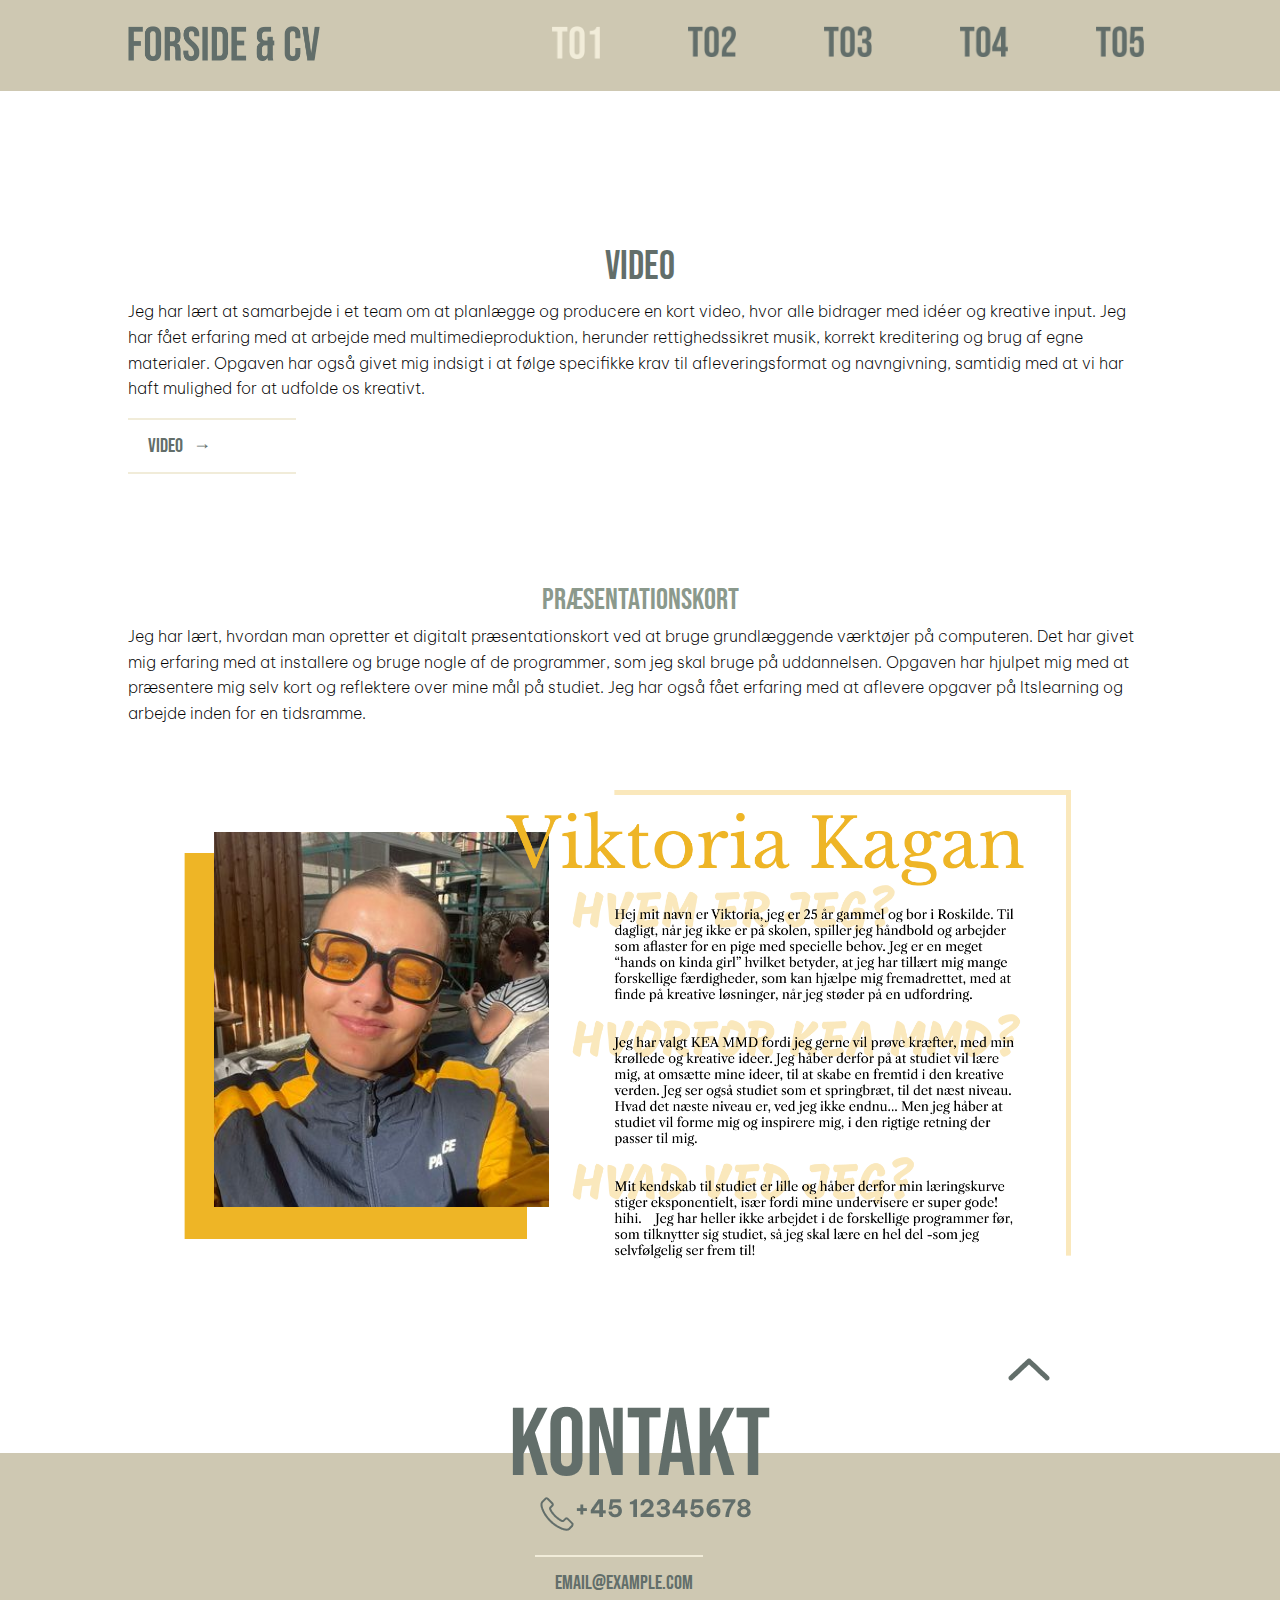
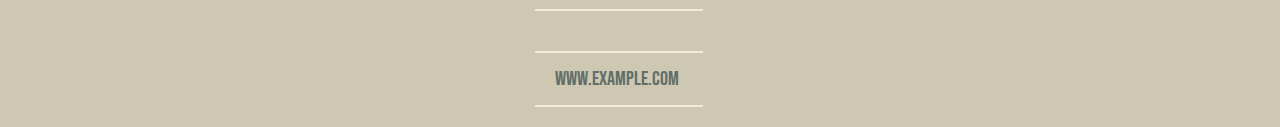
==== T01.html @ 04b7c98e "update" ====
<!DOCTYPE html>
<html lang="en">
  <head>
    <meta charset="UTF-8" />
    <meta name="viewport" content="width=device-width, initial-scale=1.0" />
    <meta name="robots" content="noindex" />

    <title>Portfolio</title>
    <link rel="icon" href="img/VK.png" type="image/png" />

    <link rel="stylesheet" href="css/styles.css" />
  </head>
  <body>
    <header class="header">
      <nav class="navbar">
        <ul>
          <li>
            <img src="img/T01.png" alt="T01" class="T0" id="T1" />
            <div class="burger" id="burger">
              <span></span>
              <span></span>
              <span></span>
            </div>
          </li>
          <ul class="menu" id="menu">
            <li>
              <a href="index.html"
                ><img
                  src="img/FORSIDE&CV.png"
                  alt="forside"
                  class="forside-img"
              /></a>
            </li>
            <li>
              <a href="T01.html"
                ><img src="img/T01-aktiv.png" alt="t01" class="T0"
              /></a>
            </li>
            <li>
              <a href="T02.html"
                ><img src="img/T02.png" alt="t02" class="T0"
              /></a>
            </li>
            <li>
              <a href="T03.html"
                ><img src="img/T03.png" alt="t03" class="T0"
              /></a>
            </li>
            <li>
              <a href="T04.html"
                ><img src="img/T04.png" alt="t04" class="T0"
              /></a>
            </li>
            <li>
              <a href="T05.html"
                ><img src="img/T05.png" alt="to5" class="T0"
              /></a>
            </li>
          </ul>
        </ul>
      </nav>
    </header>
    <main>
      <section id="video" class="section1">
        <h1>VIDEO</h1>
        <p>
          Jeg har lært at samarbejde i et team om at planlægge og producere en
          kort video, hvor alle bidrager med idéer og kreative input. Jeg har
          fået erfaring med at arbejde med multimedieproduktion, herunder
          rettighedssikret musik, korrekt kreditering og brug af egne
          materialer. Opgaven har også givet mig indsigt i at følge specifikke
          krav til afleveringsformat og navngivning, samtidig med at vi har haft
          mulighed for at udfolde os kreativt.
        </p>
        <a
          href="https://www.youtube.com/watch?v=mYyJEoUTUIM"
          class="button"
          target="_blank"
        >
          VIDEO
          <span class="arrow">→</span>
        </a>
      </section>

      <section id="why-mmd" class="section">
        <h2>PRÆSENTATIONSKORT</h2>
        <p>
          Jeg har lært, hvordan man opretter et digitalt præsentationskort ved
          at bruge grundlæggende værktøjer på computeren. Det har givet mig
          erfaring med at installere og bruge nogle af de programmer, som jeg
          skal bruge på uddannelsen. Opgaven har hjulpet mig med at præsentere
          mig selv kort og reflektere over mine mål på studiet. Jeg har også
          fået erfaring med at aflevere opgaver på Itslearning og arbejde inden
          for en tidsramme.
        </p>
        <img src="img/tema-1.png" alt="" />
      </section>
      <div class="pil-op">
        <a href="#"><img src="img/pil-op.png" alt="pil-op" /></a>
      </div>
    </main>
    <footer>
      <img src="img/footer.png" alt="footer" class="footer-img" />

      <p class="button">email@example.com</p>
      <p class="button">www.example.com</p>
    </footer>
    <script src="js/script.js"></script>
  </body>
</html>
---- css/styles.css ----
@import url('https://fonts.googleapis.com/css2?family=Bebas+Neue&display=swap');

@import url('https://fonts.googleapis.com/css2?family=Be+Vietnam+Pro:ital,wght@0,100;0,200;0,300;0,400;0,500;0,600;0,700;0,800;0,900;1,100;1,200;1,300;1,400;1,500;1,600;1,700;1,800;1,900&display=swap');


.pil-ned{
  display: none;
}
main{
  /* max-width: 1200px; */
  /* width: 80%; */
  padding: 10% 10%;    
  line-height: 1.6;

}
body {
  font-family: "Be Vietnam Pro", serif;
  font-weight: 200;
  font-style: normal;
    margin: 0;
    padding: 0;
    scroll-behavior: smooth;
  }
  
  header {
    background-color: #CEC8B2;

  }

  .navbar{
    display: flex; 
    justify-content: space-around;
    width: 100%;
    background-color: #CEC8B2;
  }
  
.navbar img{
  width: 10rem;
}

img.T0{
  width: 3rem;
  /* margin-right: 4rem; */
  /* border: solid 1px #F1ECD9; */
  /* padding: 1rem; */
}

.team-1{
  margin-top: 2rem;
}
.navbar li{ 
  background-color: #CEC8B2;
  display: grid;
  grid-template-columns: 1fr 1fr;
  gap: 25%;
}

  .burger {
    cursor: pointer;
    display: flex;
    flex-direction: column;
    justify-content: space-around;
    height: 24px;
    width: 30px;
    position: relative;
  }
  
  .burger span {
    display: block;
    height: 4px;
    background-color: #626E6A;
    transition: all 0.3s;
  }
  
  .menu {
    list-style: none;
    margin: 0;
    padding: 0;
    display: none;
    flex-direction: column;
    background-color: #CEC8B2;
    position:relative;
    width: 100%;
  }
  
  .menu.active {
    display: flex;
  }
  
  .menu li {
    padding: 10px 20px;
  }
  
  .menu li a {
    text-decoration: none;
    color: #626E6A;
  }
  
  .burger.open span:nth-child(1) {
    transform: rotate(45deg) translate(5px, 5px);
  }
  
  .burger.open span:nth-child(2) {
    opacity: 0;
  }
  
  .burger.open span:nth-child(3) {
    transform: rotate(-45deg) translate(5px, -5px);
  }
  
  nav ul li {
    display: inline;
  }
  
  nav ul li a {
    text-decoration: none;
    color: #626E6A;
  }
  
/* .photo_grid :nth-child(3){
  transform: rotate(90deg);
}
.photo_grid :nth-child(4){
  transform: rotate(90deg);
} */
img{
  width: 100%;
}

/* .hide{display: none;} */

 h1 {
  font-family: "Bebas Neue", serif;
  font-weight: 400;
  font-style: normal;
  font-size: 40px;
margin-top: 1rem;
margin-bottom: -1rem;
    color: #626E6A;
    text-align: center;
   
  }
  h2 {
    font-family: "Bebas Neue", serif;
    font-weight: 400;
    font-style: normal;
    font-size: 30px;
  margin-top: 1rem;
  margin-bottom: -1rem;
      color: #8B998C;
      text-align: center;
     
    }
    
/* Styling for the button */
.button {
  
  display: flex;
  border-top: 2px solid #F1ECD9;
  border-bottom: 2px solid #F1ECD9; 
  padding: 10px 20px;
  text-decoration: none; 
  color: #626E6A; 
  font-size: 16px;
  font-family: "Bebas Neue", serif;
  font-size: 20px;
  position: relative;
  transition: transform 0.2s ease, color 0.2s ease, border-color 0.2s ease;
  cursor: pointer;
  width: 8rem;
}

/* Hover effect */
.button:hover {
  transform: scale(1.1); 
  color: #626E6A; 
  border-color: #F1ECD9; 
}

/* Styling for the arrow */
.button .arrow {
  margin-left: 10px; 
  font-size: 18px;
  
  transition: transform 0.2s ease;
}

/* Arrow movement on hover */
.button:hover .arrow {
  transform: translateX(5px); /* Arrow moves slightly to the right */
}
.video{
  display: flex;
  flex-direction: row;
}
.video1 video{
  inset: 0;
  width: 100%;
  height: auto;
  aspect-ratio: 16/9;
  position: relative;
margin-top: 10rem;
}

iframe{
  position: absolute;
  inset: 0;
  width: 100%;
  height: auto;
  aspect-ratio: 16/9;
}
.iframe-wrapper{
  position: relative;
  width: 100%;
  height: 0;
  padding-top: cals(100%/(16/9));
}
.pil-op{
  display: flex;
  justify-content:end;
  
  margin-top: 2rem;
  margin-bottom: -6rem;
}

.pil-op :hover{
  transform:scale(1.1)
}

  footer {
   
    line-height: 1.6;
margin-top: 8rem;
    background-color: #CEC8B2;
    text-align: center;
   
    color: #626E6A;
    display: grid;
    grid-template-rows: 1fr; 
    justify-content: center;
  }
  .footer-img{
    margin-top: -4rem;

  }
  p.button{
    margin-left: 10%;
  }

  .photo_grid{
    margin-top: 2rem;
    display: grid;
    grid-template-columns: 1fr 1fr;
    gap: 1em;

}

.photo_grid img{
    height: 100%;
    aspect-ratio: 1/1;
    object-fit: cover;
    /* object-position: center; */
}
img{
    width: 100%;
}



   
@media (width>650px){
  /* .hero{
    display: grid;
    position: relative;

}

.portfolio-img{
    grid-area: 1/1;
    width: 100%;
    height: 100%;
    object-fit: cover;
    z-index: 1;

}

.pil-ned{
    grid-area: 1/1;
    display: flex;
    z-index: 2;
    scale: 10%;
    justify-items: end;
} */

.burger{display: none;}
.menu{display: flex;
flex-direction: row;
justify-content:space-around;

}
#T1{margin: -10rem;
  display: none;
}
.T0 :hover{
  transform:scale(1.1)
}
.footer-link{
  display: grid;
  grid-template-rows: 1fr;
}
.navbar li{
  gap: 0;
}
img.forside-img{
  /* margin-top: 1rem; */
  width: 12rem;
}
.grid-1-1{
  margin-top: 3rem;
  display: grid;
  grid-template-columns: 1fr 1fr;
  gap: 5%;
}
.grid1, .grid2{
  display: grid;
  grid-template-columns: 2fr 1fr;
  gap: 5%;
}
.grid2{
  display: grid;
  grid-template-columns: 1fr 2fr;
  gap: 5%;
  margin-top: 10%;
}
.team-1{
  margin-top: 4rem;
}
.image{
  grid-column: 2/4;
  grid-row: 1/3;
}
#cv{
  grid-column: 2/4;
  grid-row: 1/3;
}
#skills{
  grid-column: 2/4;
  grid-row: 2/4;
}
.profile-image{
  grid-column: 1/2;
  grid-row: 1/4;
}
#why-mmd{
  margin-top: -20%;
}
.section1{
  margin-bottom: 30%;
}
.grid-t02{
  margin-top: 10%;
  display: grid;
  grid-template-columns: repeat(3, 1fr);
  gap: 5%;
}
.div#animation-container{
  margin-top: 1rem;
}
.kagan-turist{
  margin-top: -30rem;
}
.p-up{
  margin-top: -30rem;
}
.iframe-wrapper{
  margin-bottom: -4rem;
}
 .photo_grid{
        grid-template-columns: repeat(3, 1fr);
    }
   .b1{
    grid-column: 1/2;
    grid-row: 1/3;
   }
.b2{
    grid-column: 2/4;
    grid-row: 1/2;
}
.b3{
    grid-column: 2/3;
    grid-row: 2/3;
}
.b4{
    grid-column: 3;
    grid-row: 2;
}
.pil-op{
 width: 90%;
  margin-top: 2rem;
  margin-bottom: -10rem;
}
}
@media (width>900px){
  .iframe-wrapper{
  margin-bottom: 6rem;
}
  .kagan-turist{
    margin-top: -22rem;
  }
  .p-up{
    margin-top: -22rem;
  }
  .pil-op{
    width: 90%;
     margin-top: 2rem;
     margin-bottom: -12rem;
   }
}
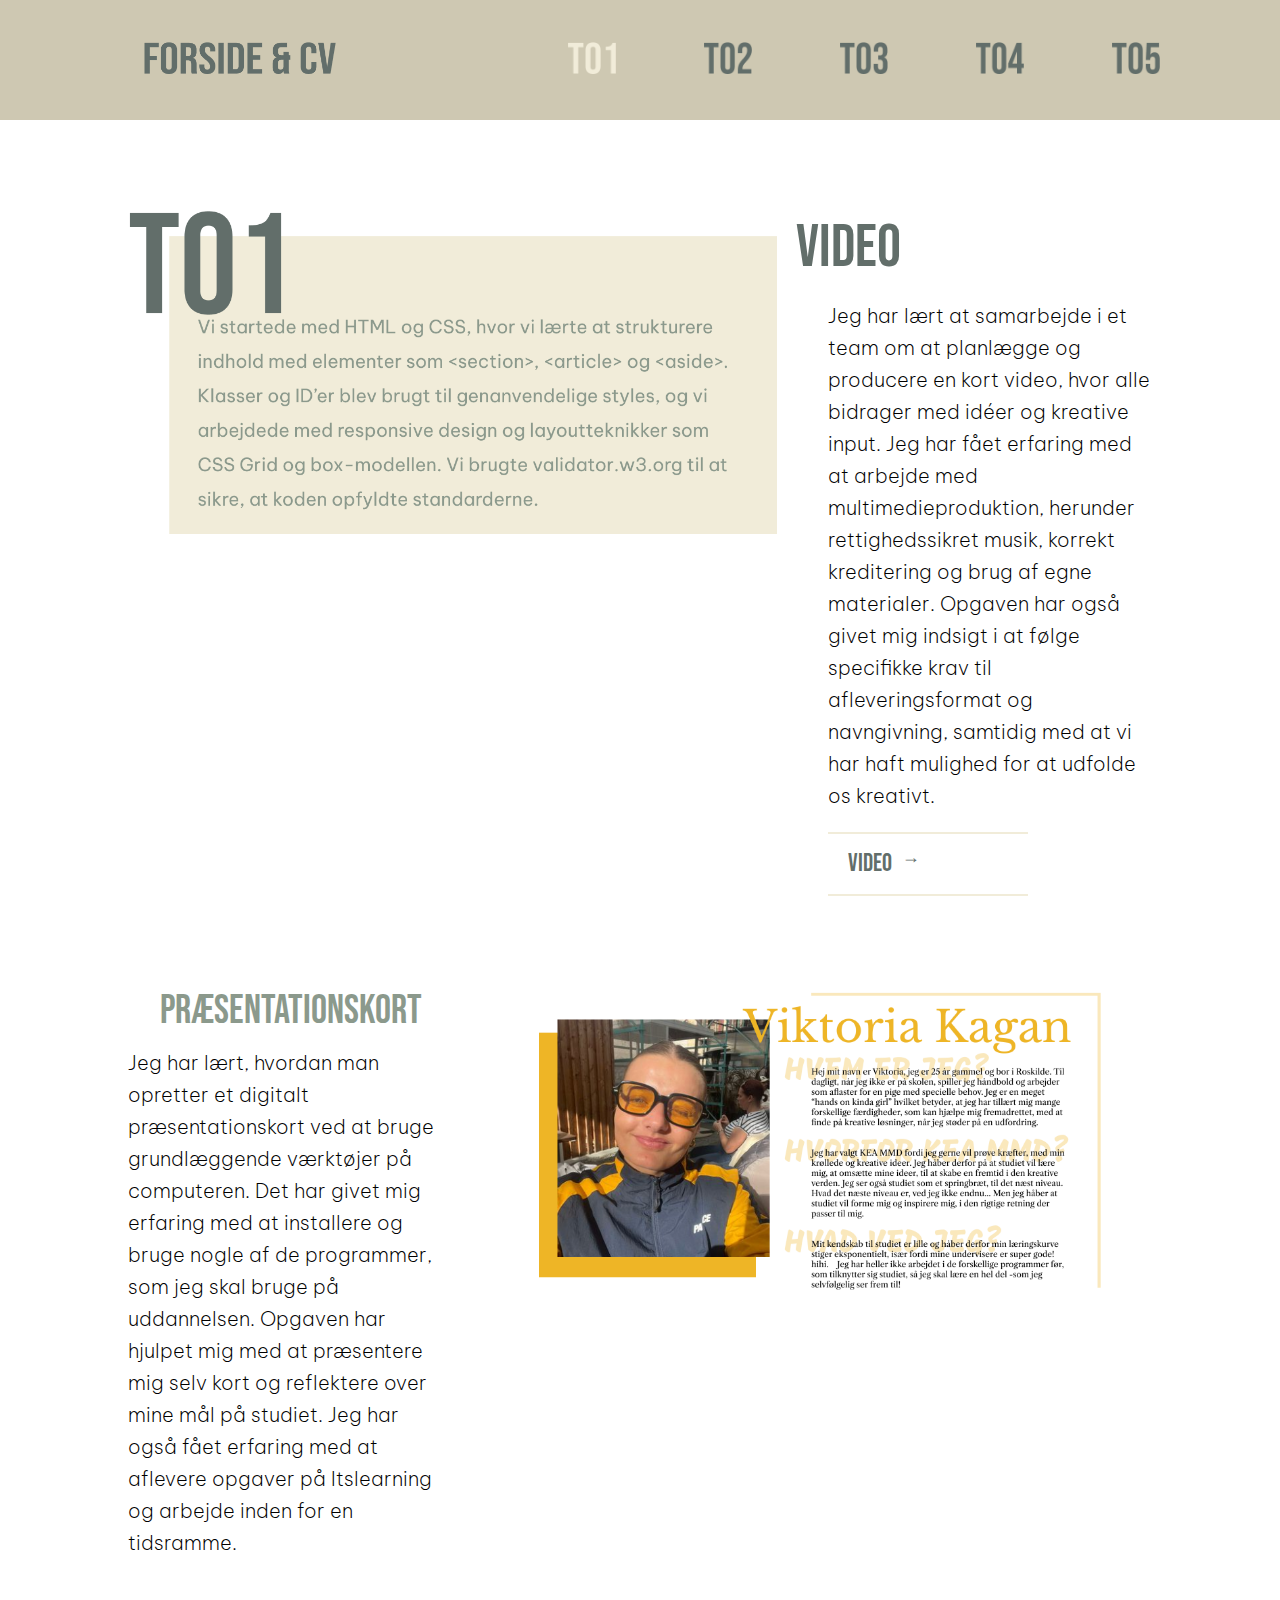
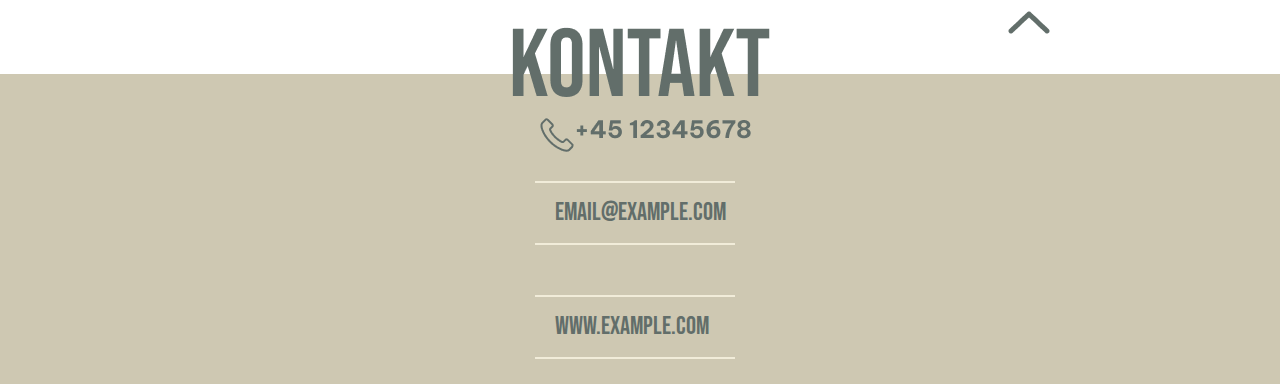
==== commit 3e6710e8: "update" ====
--- a/T01.html
+++ b/T01.html
@@ -33,27 +33,27 @@
             </li>
             <li>
               <a href="T01.html"
-                ><img src="img/T01-aktiv.png" alt="t01" class="T0"
+                ><img src="img/T01-aktiv.png" alt="t01" class="T"
               /></a>
             </li>
             <li>
               <a href="T02.html"
-                ><img src="img/T02.png" alt="t02" class="T0"
+                ><img src="img/T02.png" alt="t02" class="T"
               /></a>
             </li>
             <li>
               <a href="T03.html"
-                ><img src="img/T03.png" alt="t03" class="T0"
+                ><img src="img/T03.png" alt="t03" class="T"
               /></a>
             </li>
             <li>
               <a href="T04.html"
-                ><img src="img/T04.png" alt="t04" class="T0"
+                ><img src="img/T04.png" alt="t04" class="T"
               /></a>
             </li>
             <li>
               <a href="T05.html"
-                ><img src="img/T05.png" alt="to5" class="T0"
+                ><img src="img/T05.png" alt="to5" class="T"
               /></a>
             </li>
           </ul>
@@ -62,38 +62,49 @@
     </header>
     <main>
       <section id="video" class="section1">
-        <h1>VIDEO</h1>
-        <p>
-          Jeg har lært at samarbejde i et team om at planlægge og producere en
-          kort video, hvor alle bidrager med idéer og kreative input. Jeg har
-          fået erfaring med at arbejde med multimedieproduktion, herunder
-          rettighedssikret musik, korrekt kreditering og brug af egne
-          materialer. Opgaven har også givet mig indsigt i at følge specifikke
-          krav til afleveringsformat og navngivning, samtidig med at vi har haft
-          mulighed for at udfolde os kreativt.
-        </p>
-        <a
-          href="https://www.youtube.com/watch?v=mYyJEoUTUIM"
-          class="button"
-          target="_blank"
-        >
-          VIDEO
-          <span class="arrow">→</span>
-        </a>
+        <div class="grid20">
+          <img src="img/hero1.png" alt="" class="hero" />
+          <div>
+            <h1>VIDEO</h1>
+
+            <p>
+              Jeg har lært at samarbejde i et team om at planlægge og producere
+              en kort video, hvor alle bidrager med idéer og kreative input. Jeg
+              har fået erfaring med at arbejde med multimedieproduktion,
+              herunder rettighedssikret musik, korrekt kreditering og brug af
+              egne materialer. Opgaven har også givet mig indsigt i at følge
+              specifikke krav til afleveringsformat og navngivning, samtidig med
+              at vi har haft mulighed for at udfolde os kreativt.
+            </p>
+
+            <a
+              href="https://www.youtube.com/watch?v=mYyJEoUTUIM"
+              class="button"
+              target="_blank"
+            >
+              VIDEO
+              <span class="arrow">→</span>
+            </a>
+          </div>
+        </div>
       </section>
 
       <section id="why-mmd" class="section">
-        <h2>PRÆSENTATIONSKORT</h2>
-        <p>
-          Jeg har lært, hvordan man opretter et digitalt præsentationskort ved
-          at bruge grundlæggende værktøjer på computeren. Det har givet mig
-          erfaring med at installere og bruge nogle af de programmer, som jeg
-          skal bruge på uddannelsen. Opgaven har hjulpet mig med at præsentere
-          mig selv kort og reflektere over mine mål på studiet. Jeg har også
-          fået erfaring med at aflevere opgaver på Itslearning og arbejde inden
-          for en tidsramme.
-        </p>
-        <img src="img/tema-1.png" alt="" />
+        <div class="grid10">
+          <div>
+            <h2>PRÆSENTATIONSKORT</h2>
+            <p>
+              Jeg har lært, hvordan man opretter et digitalt præsentationskort
+              ved at bruge grundlæggende værktøjer på computeren. Det har givet
+              mig erfaring med at installere og bruge nogle af de programmer,
+              som jeg skal bruge på uddannelsen. Opgaven har hjulpet mig med at
+              præsentere mig selv kort og reflektere over mine mål på studiet.
+              Jeg har også fået erfaring med at aflevere opgaver på Itslearning
+              og arbejde inden for en tidsramme.
+            </p>
+          </div>
+          <img src="img/tema-1.png" alt="" />
+        </div>
       </section>
       <div class="pil-op">
         <a href="#"><img src="img/pil-op.png" alt="pil-op" /></a>
--- a/css/styles.css
+++ b/css/styles.css
@@ -10,7 +10,7 @@
 main{
   /* max-width: 1200px; */
   /* width: 80%; */
-  padding: 10% 10%;    
+  padding: 5% 10%;    
   line-height: 1.6;
 
 }
@@ -27,19 +27,25 @@
     background-color: #CEC8B2;
 
   }
-
   .navbar{
     display: flex; 
     justify-content: space-around;
     width: 100%;
     background-color: #CEC8B2;
+    padding: 1rem;
   }
   
 .navbar img{
   width: 10rem;
+  height: 2rem;
+}
+
+img.T{
+  width: 3rem;
 }
 
 img.T0{
+  margin-left: -8rem;
   width: 3rem;
   /* margin-right: 4rem; */
   /* border: solid 1px #F1ECD9; */
@@ -53,7 +59,7 @@
   background-color: #CEC8B2;
   display: grid;
   grid-template-columns: 1fr 1fr;
-  gap: 25%;
+  gap: 150%;
 }
 
   .burger {
@@ -84,6 +90,28 @@
     width: 100%;
   }
   
+  #boks {
+    width: 100px;
+    height: 100px;
+    background-color: #626E6A;
+    margin: 50px auto;
+    animation: rotate 2s linear infinite; /* 2 sekunders rotation, gentager uendeligt */
+    cursor: pointer;    /* Giver en klikmarkør, så det er tydeligt, at boksen kan klikkes */
+
+  }
+  
+  @keyframes rotate {
+    0% {
+      transform: rotate(0deg); /* Startposition */
+    }
+    100% {
+      transform: rotate(360deg); /* Fuld rotation */
+    }
+  }
+  .paused {
+    animation-play-state: paused;
+  }
+
   .menu.active {
     display: flex;
   }
@@ -109,6 +137,10 @@
     transform: rotate(-45deg) translate(5px, -5px);
   }
   
+.close{
+  display: none;
+}
+
   nav ul li {
     display: inline;
   }
@@ -138,8 +170,8 @@
 margin-top: 1rem;
 margin-bottom: -1rem;
     color: #626E6A;
-    text-align: center;
-   
+    text-align: left;
+    margin-left: -1rem;   
   }
   h2 {
     font-family: "Bebas Neue", serif;
@@ -149,7 +181,8 @@
   margin-top: 1rem;
   margin-bottom: -1rem;
       color: #8B998C;
-      text-align: center;
+      text-align: left;
+      margin-left: 1rem;
      
     }
     
@@ -298,7 +331,26 @@
 flex-direction: row;
 justify-content:space-around;
 
-}
+
+}
+.button{
+  font-size: 25px;
+  width: 10rem;
+}
+h1{
+  font-size: 60px;
+  text-align: left;
+  margin-left: -2rem;
+}
+h2{
+  font-size: 40px;
+  text-align: left;
+  margin-left:2rem;
+}
+p{font-size: 20px;}
+img.T0{
+  margin-left: 0;}
+
 #T1{margin: -10rem;
   display: none;
 }
@@ -331,29 +383,34 @@
   display: grid;
   grid-template-columns: 1fr 2fr;
   gap: 5%;
-  margin-top: 10%;
+  margin-top: 5%;
+  margin-bottom: 8REM;
 }
 .team-1{
   margin-top: 4rem;
 }
 .image{
+  margin-top: 10rem;
   grid-column: 2/4;
   grid-row: 1/3;
 }
 #cv{
   grid-column: 2/4;
   grid-row: 1/3;
+  margin-bottom: 5rem;
 }
 #skills{
   grid-column: 2/4;
   grid-row: 2/4;
+  margin-top: 12rem;
 }
 .profile-image{
+  margin-top: 5rem;
   grid-column: 1/2;
   grid-row: 1/4;
 }
 #why-mmd{
-  margin-top: -20%;
+  margin-top: -4rem;
 }
 .section1{
   margin-bottom: 30%;
@@ -368,10 +425,10 @@
   margin-top: 1rem;
 }
 .kagan-turist{
-  margin-top: -30rem;
+  margin-top: -40rem;
 }
 .p-up{
-  margin-top: -30rem;
+  margin-top: -40rem;
 }
 .iframe-wrapper{
   margin-bottom: -4rem;
@@ -401,19 +458,42 @@
   margin-bottom: -10rem;
 }
 }
-@media (width>900px){
+
+@media (width>1200px){
   .iframe-wrapper{
   margin-bottom: 6rem;
 }
   .kagan-turist{
-    margin-top: -22rem;
+    margin-top: -30rem;
   }
   .p-up{
-    margin-top: -22rem;
+    margin-top: -30rem;
   }
   .pil-op{
     width: 90%;
      margin-top: 2rem;
-     margin-bottom: -12rem;
+     margin-bottom: -10rem;
    }
-}+   #passionssite, #javascript, #prototype, #website{
+    margin-top: 10rem;
+  }
+ .grid20{
+  display: grid;
+  grid-template-columns: 2fr 1fr;
+  gap: 5%;
+ }
+ .grid10{
+  margin-top: -15rem;
+  display: grid;
+  grid-template-columns: 1fr 2fr;
+  gap: 5%;
+ }
+ #why-mmd{
+  margin-top: -6rem;
+}
+
+#skills{
+
+  margin-top: 8rem;
+}
+}
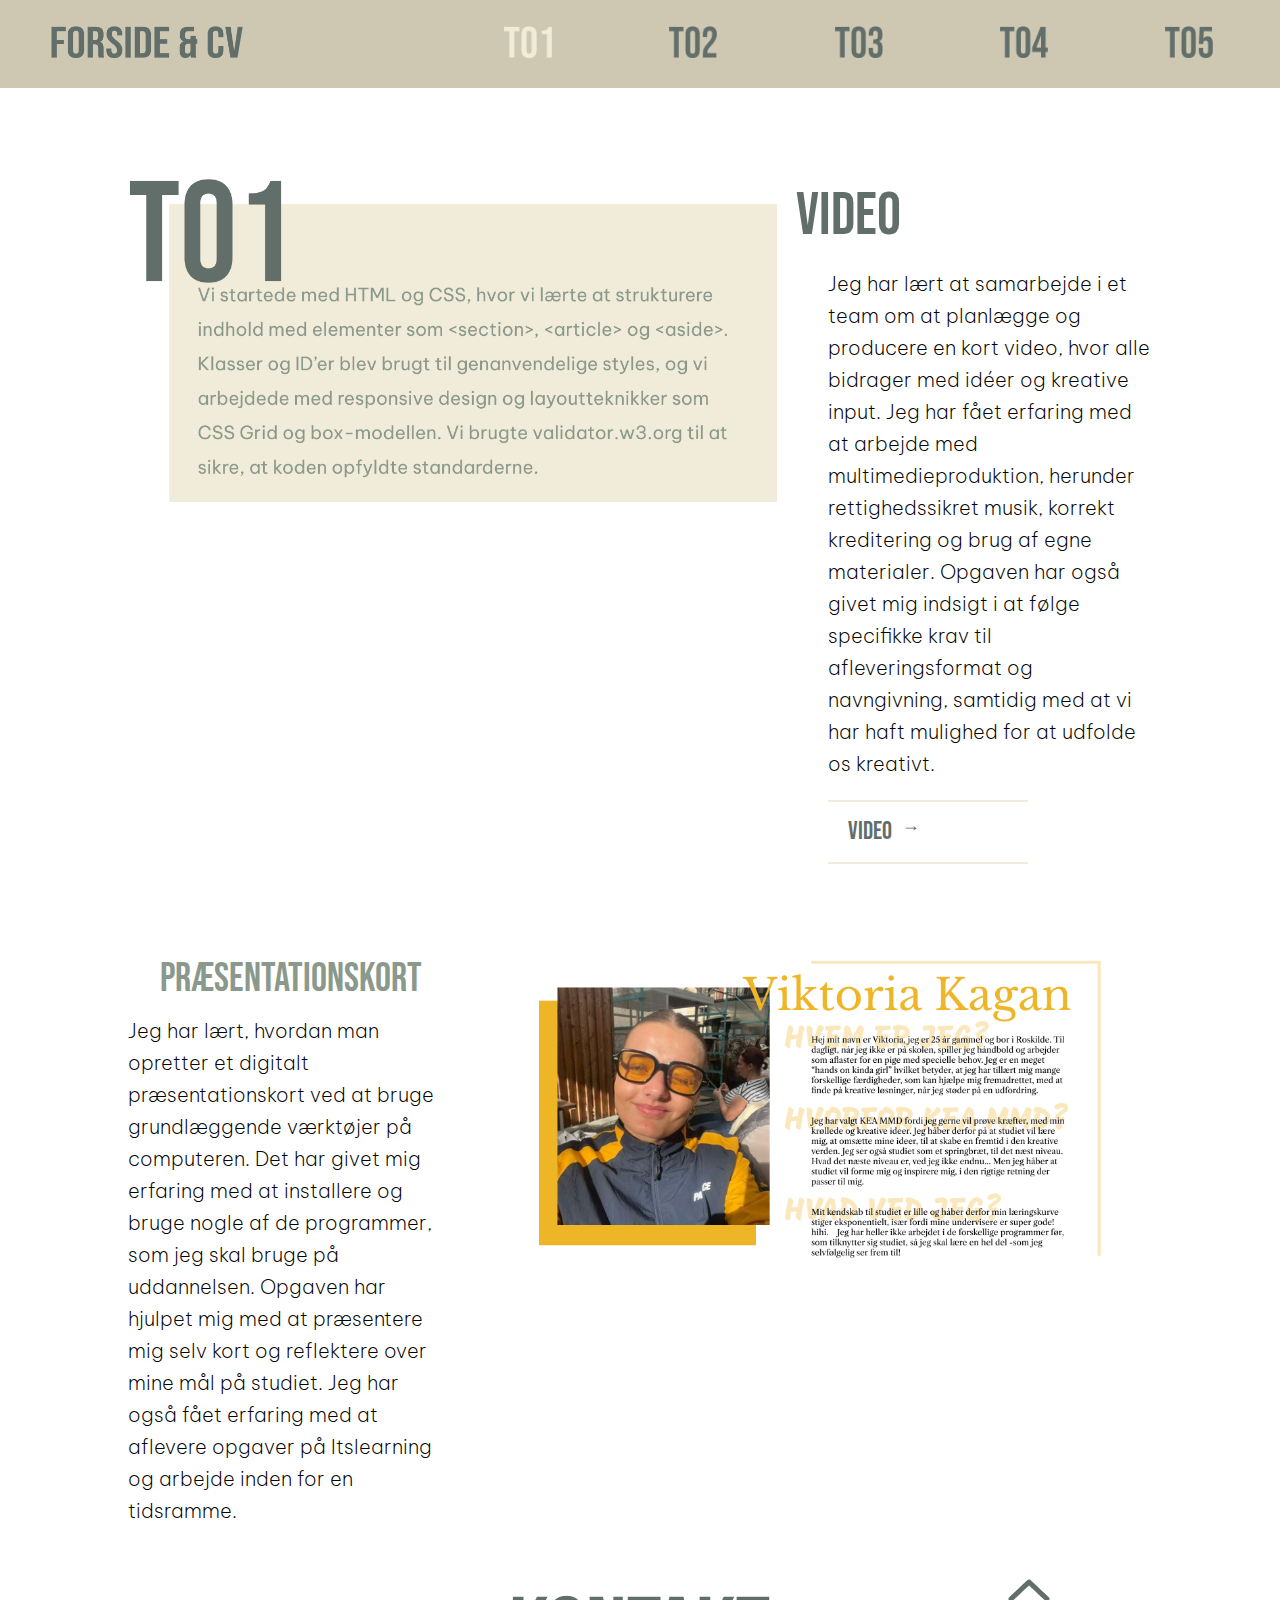
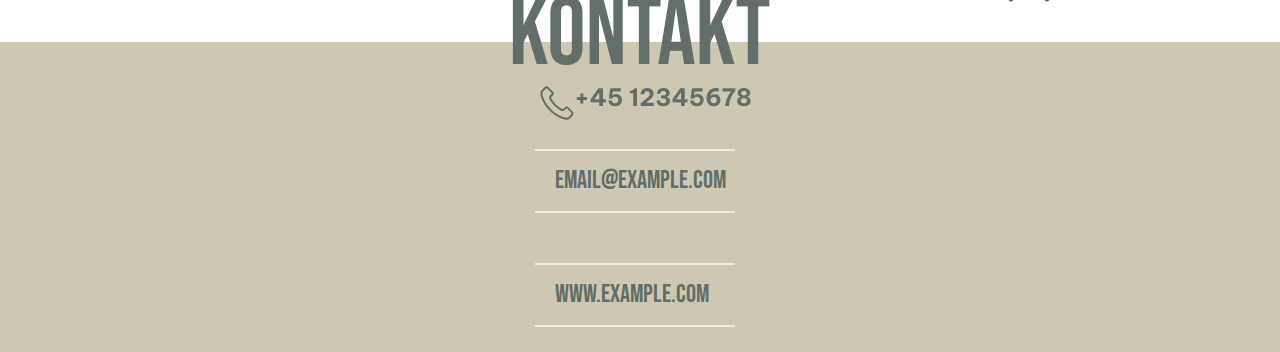
==== commit 2900580b: "update" ====
--- a/T01.html
+++ b/T01.html
@@ -7,56 +7,41 @@
 
     <title>Portfolio</title>
     <link rel="icon" href="img/VK.png" type="image/png" />
-
     <link rel="stylesheet" href="css/styles.css" />
   </head>
   <body>
     <header class="header">
       <nav class="navbar">
-        <ul>
+        <img src="img/T01.png" alt="T01" class="T0" id="T1" />
+        <div class="burger" id="burger">
+          <span></span>
+          <span></span>
+          <span></span>
+        </div>
+
+        <ul class="menu" id="menu">
           <li>
-            <img src="img/T01.png" alt="T01" class="T0" id="T1" />
-            <div class="burger" id="burger">
-              <span></span>
-              <span></span>
-              <span></span>
-            </div>
+            <a href="index.html"
+              ><img src="img/FORSIDE&CV.png" alt="forside" class="forside-img"
+            /></a>
           </li>
-          <ul class="menu" id="menu">
-            <li>
-              <a href="index.html"
-                ><img
-                  src="img/FORSIDE&CV.png"
-                  alt="forside"
-                  class="forside-img"
-              /></a>
-            </li>
-            <li>
-              <a href="T01.html"
-                ><img src="img/T01-aktiv.png" alt="t01" class="T"
-              /></a>
-            </li>
-            <li>
-              <a href="T02.html"
-                ><img src="img/T02.png" alt="t02" class="T"
-              /></a>
-            </li>
-            <li>
-              <a href="T03.html"
-                ><img src="img/T03.png" alt="t03" class="T"
-              /></a>
-            </li>
-            <li>
-              <a href="T04.html"
-                ><img src="img/T04.png" alt="t04" class="T"
-              /></a>
-            </li>
-            <li>
-              <a href="T05.html"
-                ><img src="img/T05.png" alt="to5" class="T"
-              /></a>
-            </li>
-          </ul>
+          <li>
+            <a href="T01.html"
+              ><img src="img/T01-aktiv.png" alt="t01" class="T"
+            /></a>
+          </li>
+          <li>
+            <a href="T02.html"><img src="img/T02.png" alt="t02" class="T" /></a>
+          </li>
+          <li>
+            <a href="T03.html"><img src="img/T03.png" alt="t03" class="T" /></a>
+          </li>
+          <li>
+            <a href="T04.html"><img src="img/T04.png" alt="t04" class="T" /></a>
+          </li>
+          <li>
+            <a href="T05.html"><img src="img/T05.png" alt="to5" class="T" /></a>
+          </li>
         </ul>
       </nav>
     </header>
